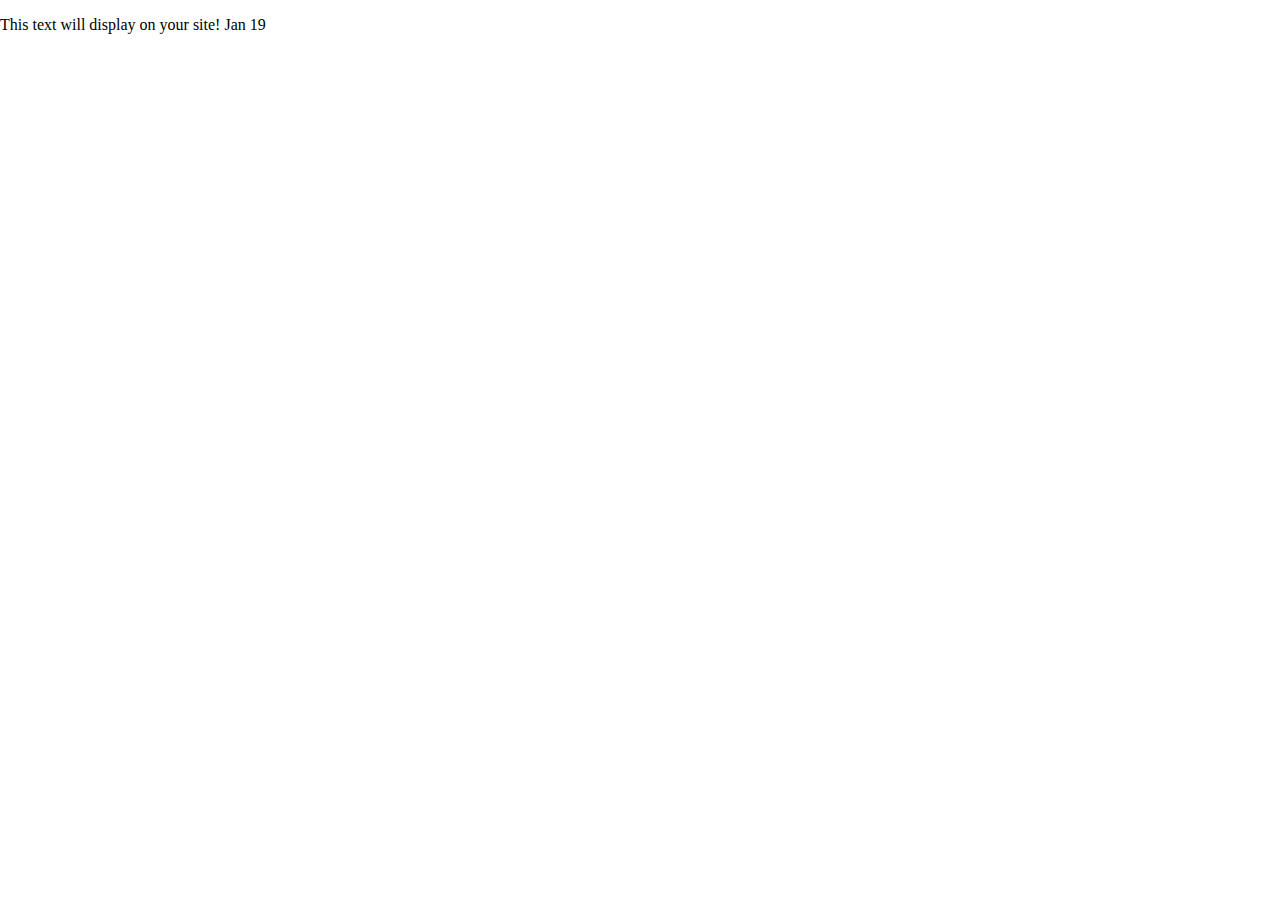
==== index.html @ f651e8a7 "copied starter site to main" ====
<!doctype html>
<html class="no-js" lang="en">

<head>
  <meta charset="utf-8">
  <title>Responsive Layouts</title>
  <meta name="description" content="This site will serve as the hub for many sub responsive layouts">
  <meta name="viewport" content="width=device-width, initial-scale=1">

  <meta property="og:title" content="">
  <meta property="og:type" content="">
  <meta property="og:url" content="">
  <meta property="og:image" content="">

  <link rel="manifest" href="site.webmanifest">
  <link rel="apple-touch-icon" href="icon.png">
  <!-- Place favicon.ico in the root directory -->

  <link rel="stylesheet" href="css/normalize.css">
  <link rel="stylesheet" href="css/main.css">

  <meta name="theme-color" content="#fafafa">
</head>

<body>
  <!-- Place your site's HTML here -->
  <p>This text will display on your site! Jan 19</p>
  <script src="js/main.js"></script>
</body>

</html>
---- css/main.css ----
/* Place CSS styles here */
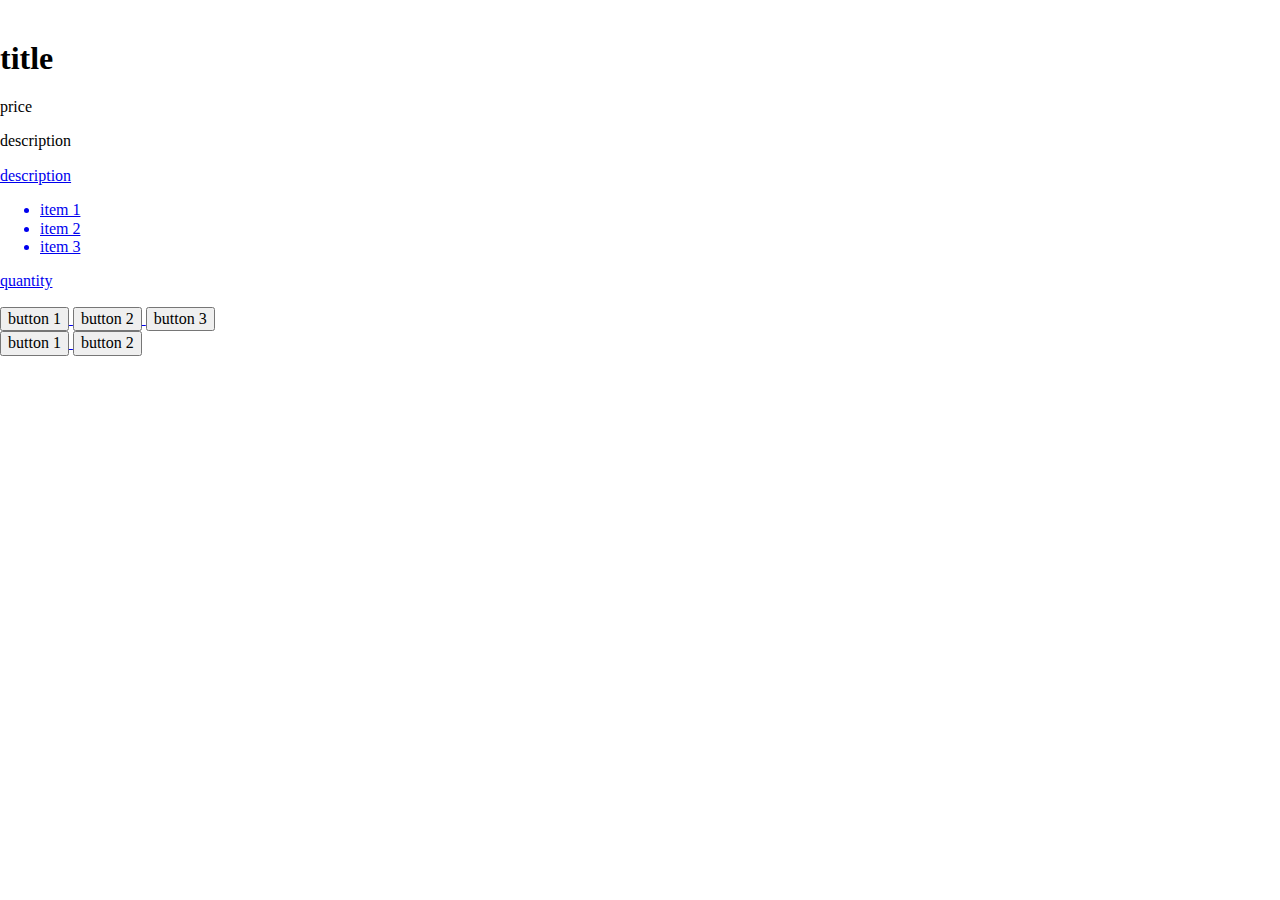
==== commit 2646a105: "started adding list page template" ====
--- a/index.html
+++ b/index.html
@@ -23,8 +23,40 @@
 </head>
 
 <body>
-  <!-- Place your site's HTML here -->
-  <p>This text will display on your site! Jan 19</p>
+  <!--list page template from store website---RENAME DIV CLASSES-->
+  <div>
+    <main>
+      <div class="featured-item">
+        <div class="featured-item-image-wrapper">
+          <img src="" alt="">
+        </div>
+        <div class="featured-item-content">
+          <h1 class="featured-item-title">title</h1>
+          <p class="featured-item-price">price</p>
+          <p class="featured-item-description">description</p>
+          <a class="featured-item-link" href="index.html"</a>
+          <p class="featured-item-intro">description</p>
+          <ul>
+            <li>item 1</li>
+            <li>item 2</li>
+            <li>item 3</li>
+          </ul>
+          <div class="featured-item-quantity-wrapper">
+            <p class="featured-item-title">quantity</p>
+            <div class="featured-item-quantity-actions">
+              <button>button 1</button>
+              <button>button 2</button>
+              <button>button 3</button>
+            </div>
+          </div>
+          <div class="featured-item-quantity-secondary-actions">
+            <button>button 1</button>
+            <button>button 2</button>
+          </div>
+        </div>
+      </div>
+    </main>
+  </div>
   <script src="js/main.js"></script>
 </body>
 
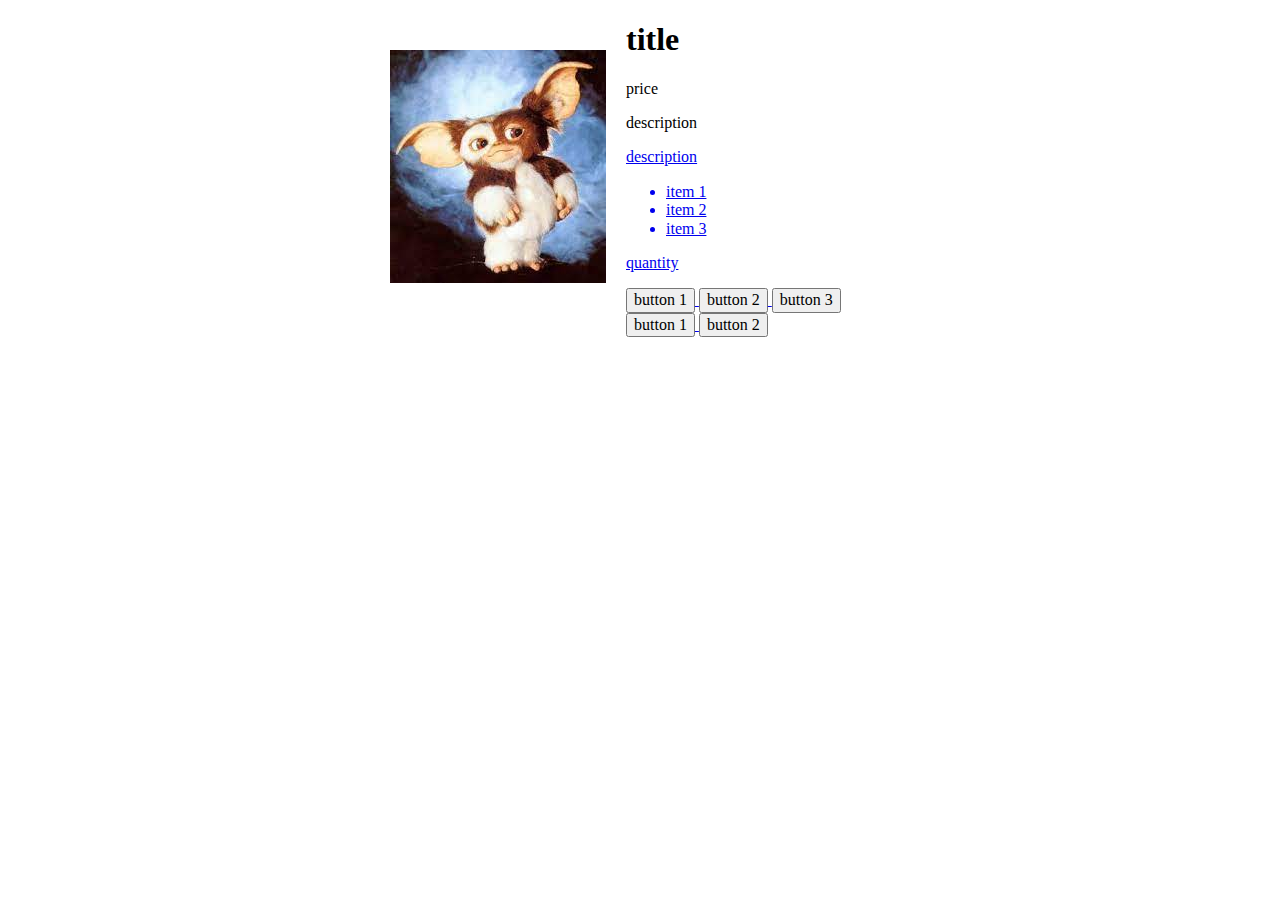
==== commit f8ad22eb: "started css on template page" ====
--- a/index.html
+++ b/index.html
@@ -28,7 +28,7 @@
     <main>
       <div class="featured-item">
         <div class="featured-item-image-wrapper">
-          <img src="" alt="">
+          <img src="./img/giz2.jpg" alt="">
         </div>
         <div class="featured-item-content">
           <h1 class="featured-item-title">title</h1>
--- a/css/main.css
+++ b/css/main.css
@@ -1 +1,16 @@
 /* Place CSS styles here */
+
+.featured-item {
+    max-width: 500px;
+    margin-left: auto;
+    margin-right: auto;
+    display: flex;
+    align-items: center;
+    gap: 20px;
+}
+
+.body ul {
+    text-align: left;
+}
+
+
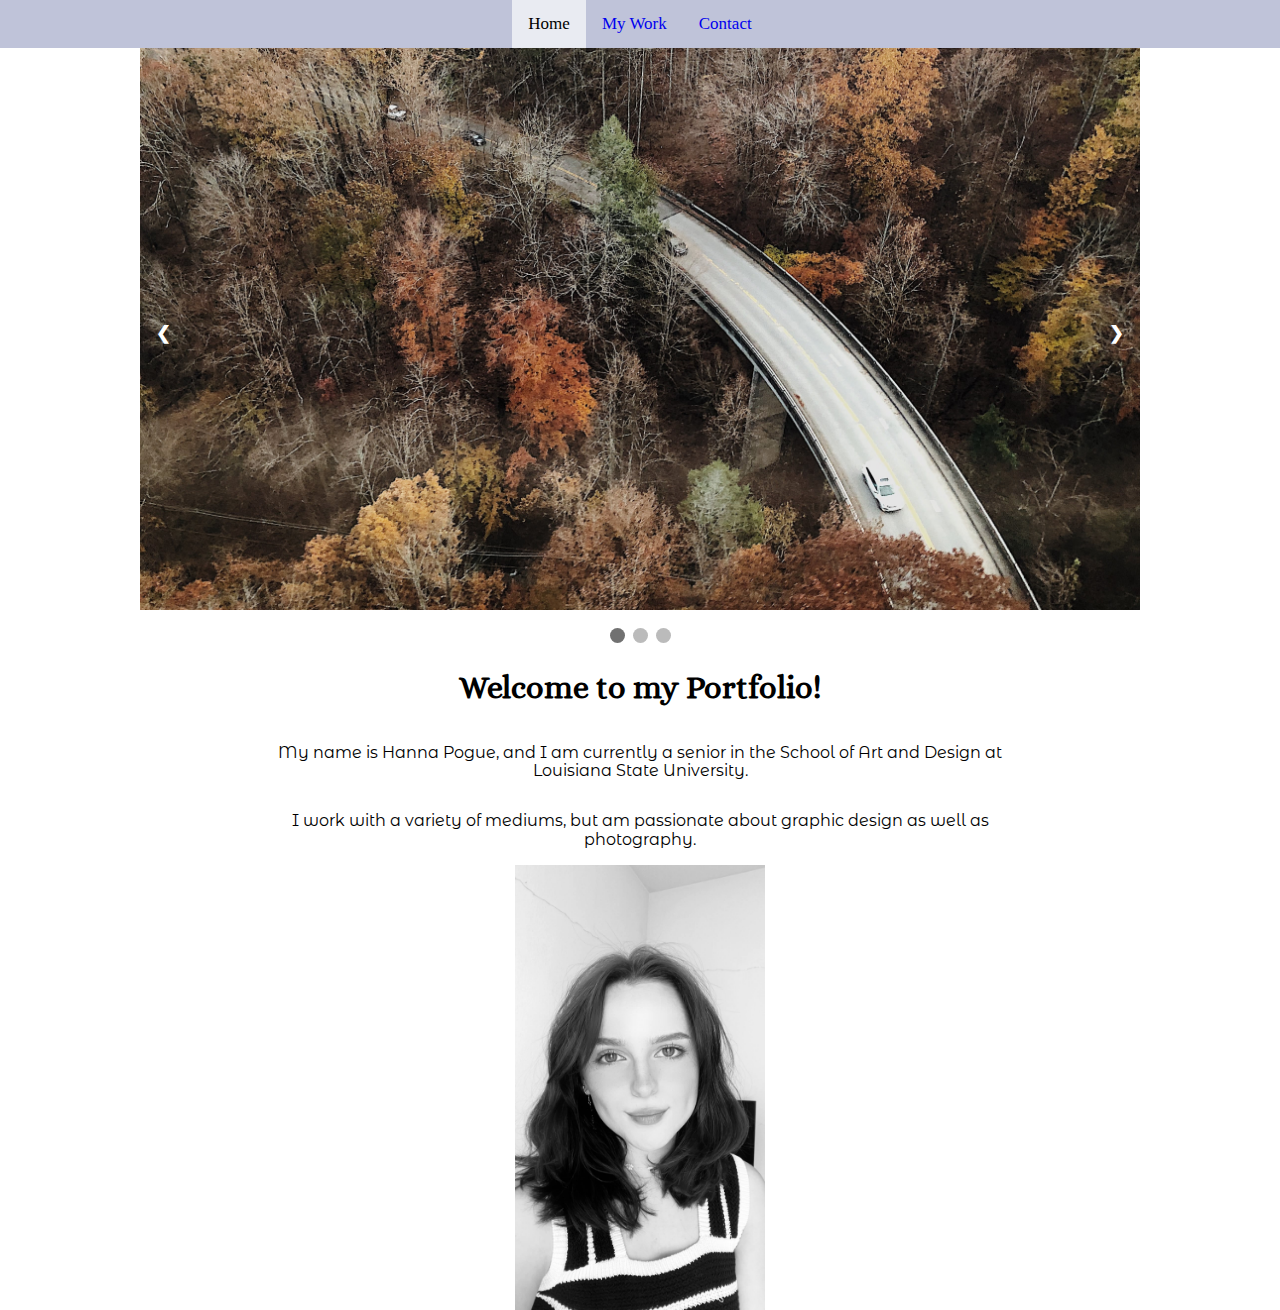
==== commit b3b23181: "html rename" ====
--- a/index.html
+++ b/index.html
@@ -3,8 +3,8 @@
 
 <head>
   <meta charset="utf-8">
-  <title>Responsive Layouts</title>
-  <meta name="description" content="This site will serve as the hub for many sub responsive layouts">
+  <title>Home</title>
+  <meta name="description" content="">
   <meta name="viewport" content="width=device-width, initial-scale=1">
 
   <meta property="og:title" content="">
@@ -20,44 +20,60 @@
   <link rel="stylesheet" href="css/main.css">
 
   <meta name="theme-color" content="#fafafa">
+
+  <link rel="preconnect" href="https://fonts.googleapis.com">
+  <link rel="preconnect" href="https://fonts.gstatic.com" crossorigin>
+  <link href="https://fonts.googleapis.com/css2?family=Alice&family=Montserrat+Alternates&display=swap"
+    rel="stylesheet">
 </head>
 
 <body>
-  <!--list page template from store website---RENAME DIV CLASSES-->
-  <div>
-    <main>
-      <div class="featured-item">
-        <div class="featured-item-image-wrapper">
-          <img src="./img/giz2.jpg" alt="">
-        </div>
-        <div class="featured-item-content">
-          <h1 class="featured-item-title">title</h1>
-          <p class="featured-item-price">price</p>
-          <p class="featured-item-description">description</p>
-          <a class="featured-item-link" href="index.html"</a>
-          <p class="featured-item-intro">description</p>
-          <ul>
-            <li>item 1</li>
-            <li>item 2</li>
-            <li>item 3</li>
-          </ul>
-          <div class="featured-item-quantity-wrapper">
-            <p class="featured-item-title">quantity</p>
-            <div class="featured-item-quantity-actions">
-              <button>button 1</button>
-              <button>button 2</button>
-              <button>button 3</button>
-            </div>
-          </div>
-          <div class="featured-item-quantity-secondary-actions">
-            <button>button 1</button>
-            <button>button 2</button>
-          </div>
-        </div>
-      </div>
-    </main>
+  <div class="top-nav" id="topnav">
+    <a href="./home.html" class="active">Home</a>
+    <a href="./work.html">My Work</a>
+    <a href="./contact.html">Contact</a>
   </div>
+
+  <div class="slideshow-container">
+
+    <!-- Full-width images with number and caption text -->
+    <div class="mySlides fade">
+      <img src="./img/bridge.jpg" style="width:100%">
+
+    </div>
+
+    <div class="mySlides fade">
+      <img src="./img/water-tower.jpg" style="width:100%">
+
+    </div>
+
+    <div class="mySlides fade">
+
+      <img src="./img/jellyfish.jpg" style="width:100%">
+
+    </div>
+
+    <!-- Next and previous buttons -->
+    <a class="prev" onclick="plusSlides(-1)">&#10094;</a>
+    <a class="next" onclick="plusSlides(1)">&#10095;</a>
+  </div>
+  <br>
+
+  <!-- The dots/circles -->
+  <div style="text-align:center">
+    <span class="dot" onclick="currentSlide(1)"></span>
+    <span class="dot" onclick="currentSlide(2)"></span>
+    <span class="dot" onclick="currentSlide(3)"></span>
+  </div>
+  <main class="home-page-main">
+    <div class="home-page-wrapper">
+      <h1>Welcome to my Portfolio!</h1>
+      <p>My name is Hanna Pogue, and I am currently a senior in the School of Art and Design at Louisiana State University.</p>
+      <p>I work with a variety of mediums, but am passionate about graphic design as well as photography.</p>
+      <img src="./img/me.jpg" alt="">
+    </div>
+  </main>
   <script src="js/main.js"></script>
 </body>
 
-</html>
+</html>--- a/css/main.css
+++ b/css/main.css
@@ -1,16 +1,243 @@
 /* Place CSS styles here */
 
+h1, h2 {
+  font-family: 'Alice', serif;
+}
+p {
+  font-family: 'Montserrat Alternates', sans-serif;
+}
+
 .featured-item {
-    max-width: 500px;
-    margin-left: auto;
-    margin-right: auto;
-    display: flex;
-    align-items: center;
-    gap: 20px;
+  max-width: 500px;
+  margin-left: auto;
+  margin-right: auto;
+  display: flex;
+  align-items: center;
+  gap: 20px;
 }
 
 .body ul {
-    text-align: left;
-}
-
-
+  text-align: left;
+}
+
+.top-nav {
+  background-color: #BFC3D9;
+  display: flex;
+  justify-content: center;
+}
+
+.top-nav a {
+  float: left;
+  display: block;
+  text-align: center;
+  padding: 14px 16px;
+  text-decoration: none;
+  font-size: 17px;
+}
+
+.top-nav a.active {
+  background-color: #E9EBF2;
+  color: black;
+}
+
+.my-work-main {
+  max-width: 800px;
+  margin-left: auto;
+  margin-right: auto;
+  margin-top: auto;
+  display: flex;
+  align-items: center;
+  gap: 30px;
+
+}
+
+.work-grid-container {
+  display: grid;
+  grid-template-columns: 1fr 1fr 1fr;
+  grid-gap: 20px;
+  width: 100%;
+}
+
+.work-featured-items {
+  background-color: white;
+  display: flex;
+}
+
+h2 {
+  text-align: center;
+}
+
+.body {
+  background-color: black;
+  margin-top: auto;
+  margin-left: auto;
+}
+
+* {
+  box-sizing: border-box
+}
+
+/* Slideshow container */
+.slideshow-container {
+  max-width: 1000px;
+  position: relative;
+  margin: auto;
+}
+
+/* Hide the images by default */
+.mySlides {
+  display: none;
+}
+
+/* Next & previous buttons */
+.prev,
+.next {
+  cursor: pointer;
+  position: absolute;
+  top: 50%;
+  width: auto;
+  margin-top: -22px;
+  padding: 16px;
+  color: white;
+  font-weight: bold;
+  font-size: 18px;
+  transition: 0.6s ease;
+  border-radius: 0 3px 3px 0;
+  user-select: none;
+}
+
+/* Position the "next button" to the right */
+.next {
+  right: 0;
+  border-radius: 3px 0 0 3px;
+}
+
+/* On hover, add a black background color with a little bit see-through */
+.prev:hover,
+.next:hover {
+  background-color: rgba(0, 0, 0, 0.8);
+}
+
+/* Caption text */
+.text {
+  color: #f2f2f2;
+  font-size: 15px;
+  padding: 8px 12px;
+  position: absolute;
+  bottom: 8px;
+  width: 100%;
+  text-align: center;
+}
+
+/* Number text (1/3 etc) */
+.numbertext {
+  color: #f2f2f2;
+  font-size: 12px;
+  padding: 8px 12px;
+  position: absolute;
+  top: 0;
+}
+
+/* The dots/bullets/indicators */
+.dot {
+  cursor: pointer;
+  height: 15px;
+  width: 15px;
+  margin: 0 2px;
+  background-color: #bbb;
+  border-radius: 50%;
+  display: inline-block;
+  transition: background-color 0.6s ease;
+}
+
+.active,
+.dot:hover {
+  background-color: #717171;
+}
+
+/* Fading animation */
+.fade {
+  animation-name: fade;
+  animation-duration: 1.5s;
+}
+
+@keyframes fade {
+  from {
+    opacity: .4
+  }
+
+  to {
+    opacity: 1
+  }
+}
+
+img {
+  width: 250px;
+  display: flex;
+  justify-content: right;
+}
+
+.color-wheel-wrapper,
+.combo-symbol-wrapper,
+.jellyfish-wrapper,
+.dress-wrapper,
+.still-life-wrapper,
+.dragonfly-wrapper,
+.contact-wrapper,
+.home-page-wrapper {
+  max-width: 800px;
+  margin-left: auto;
+  margin-right: auto;
+  display: flex;
+  align-items: center;
+  flex-direction: column;
+  text-align: center;
+}
+
+.color-wheel,
+.combo-symbol,
+.jellyfish-pic,
+.dress-pic,
+.still-life,
+.dragonfly-pic {
+  width: 500px;
+}
+
+input[type=text],
+select,
+textarea {
+  width: 100%;
+  /* Full width */
+  padding: 12px;
+  /* Some padding */
+  border: 1px solid #ccc;
+  /* Gray border */
+  border-radius: 4px;
+  /* Rounded borders */
+  box-sizing: border-box;
+  /* Make sure that padding and width stays in place */
+  margin-top: 6px;
+  /* Add a top margin */
+  margin-bottom: 16px;
+  /* Bottom margin */
+  resize: vertical
+}
+
+input[type=submit] {
+  background-color: #959bbe;
+  color: white;
+  padding: 12px 20px;
+  border: none;
+  border-radius: 4px;
+  cursor: pointer;
+}
+
+input[type=submit]:hover {
+  background-color: #BFC3D9;
+}
+
+.container {
+  border-radius: 5px;
+  background-color: #f2f2f2;
+  padding: 20px;
+}